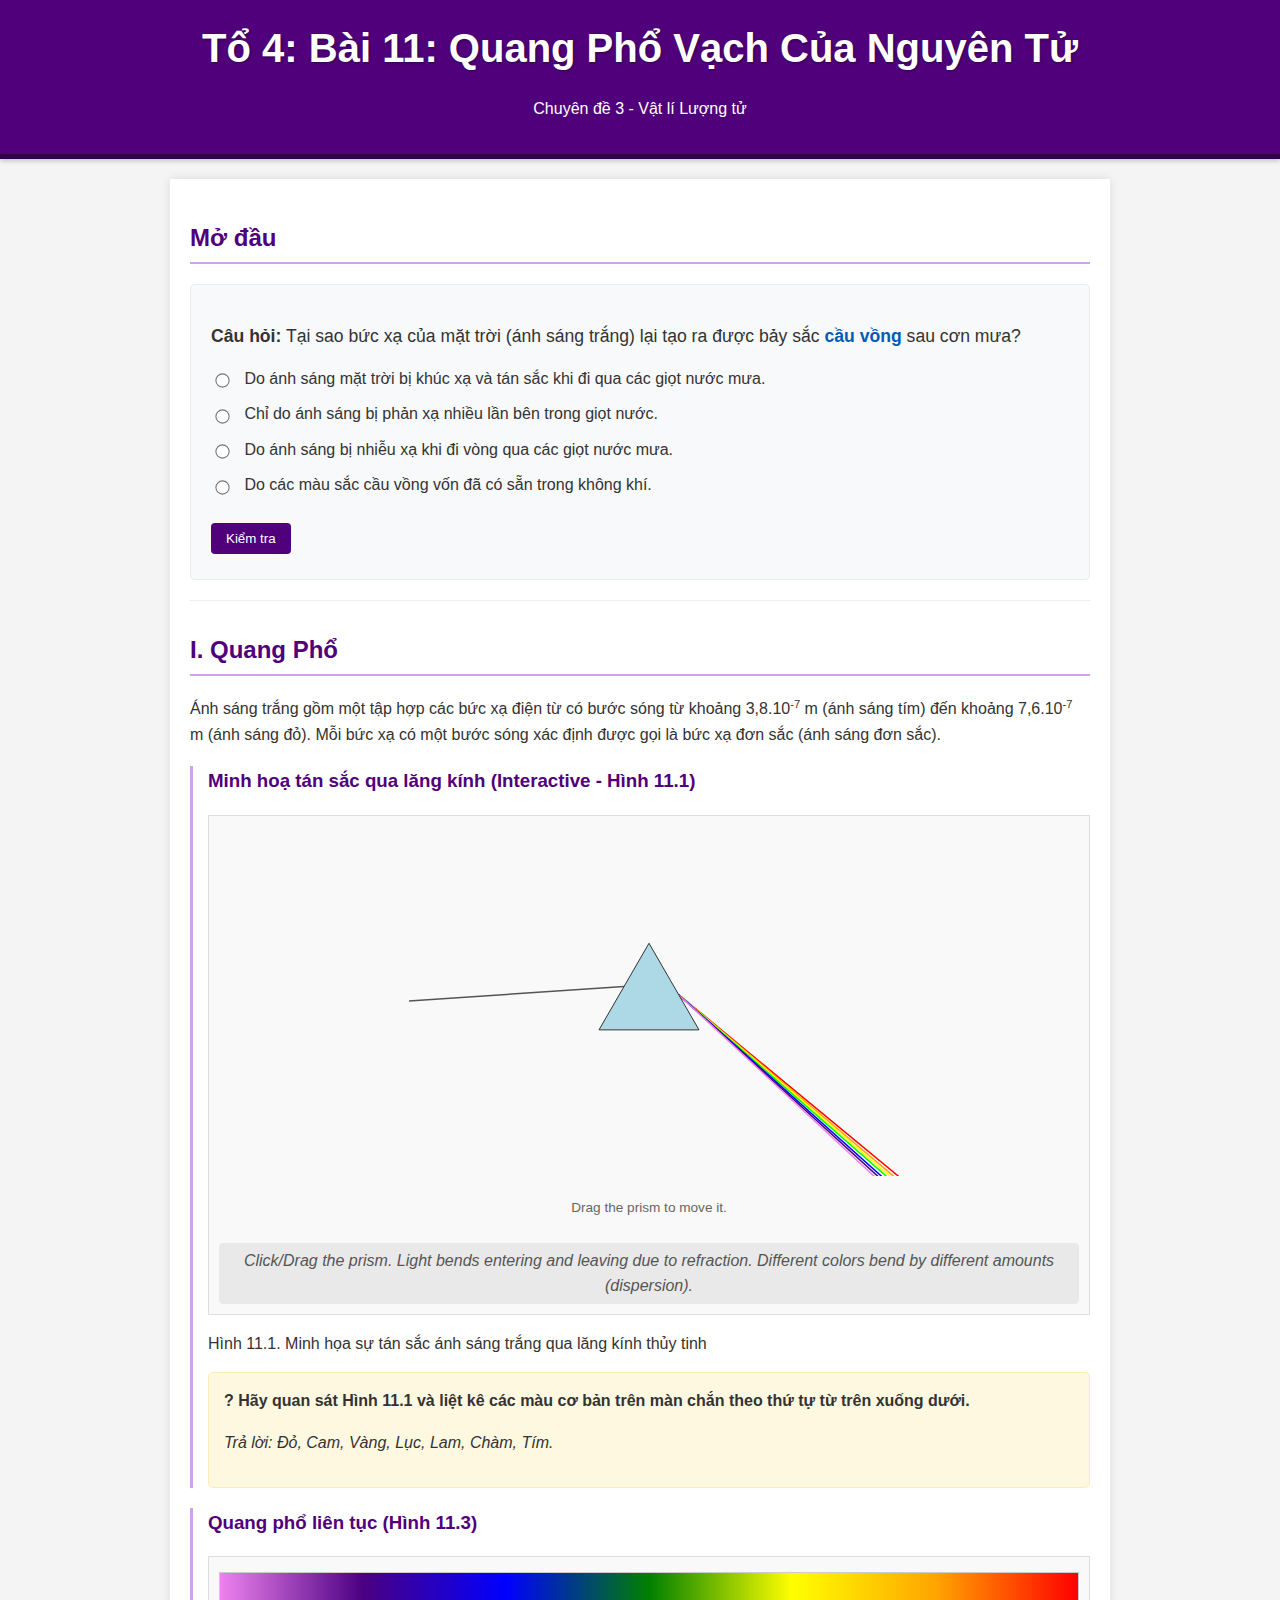
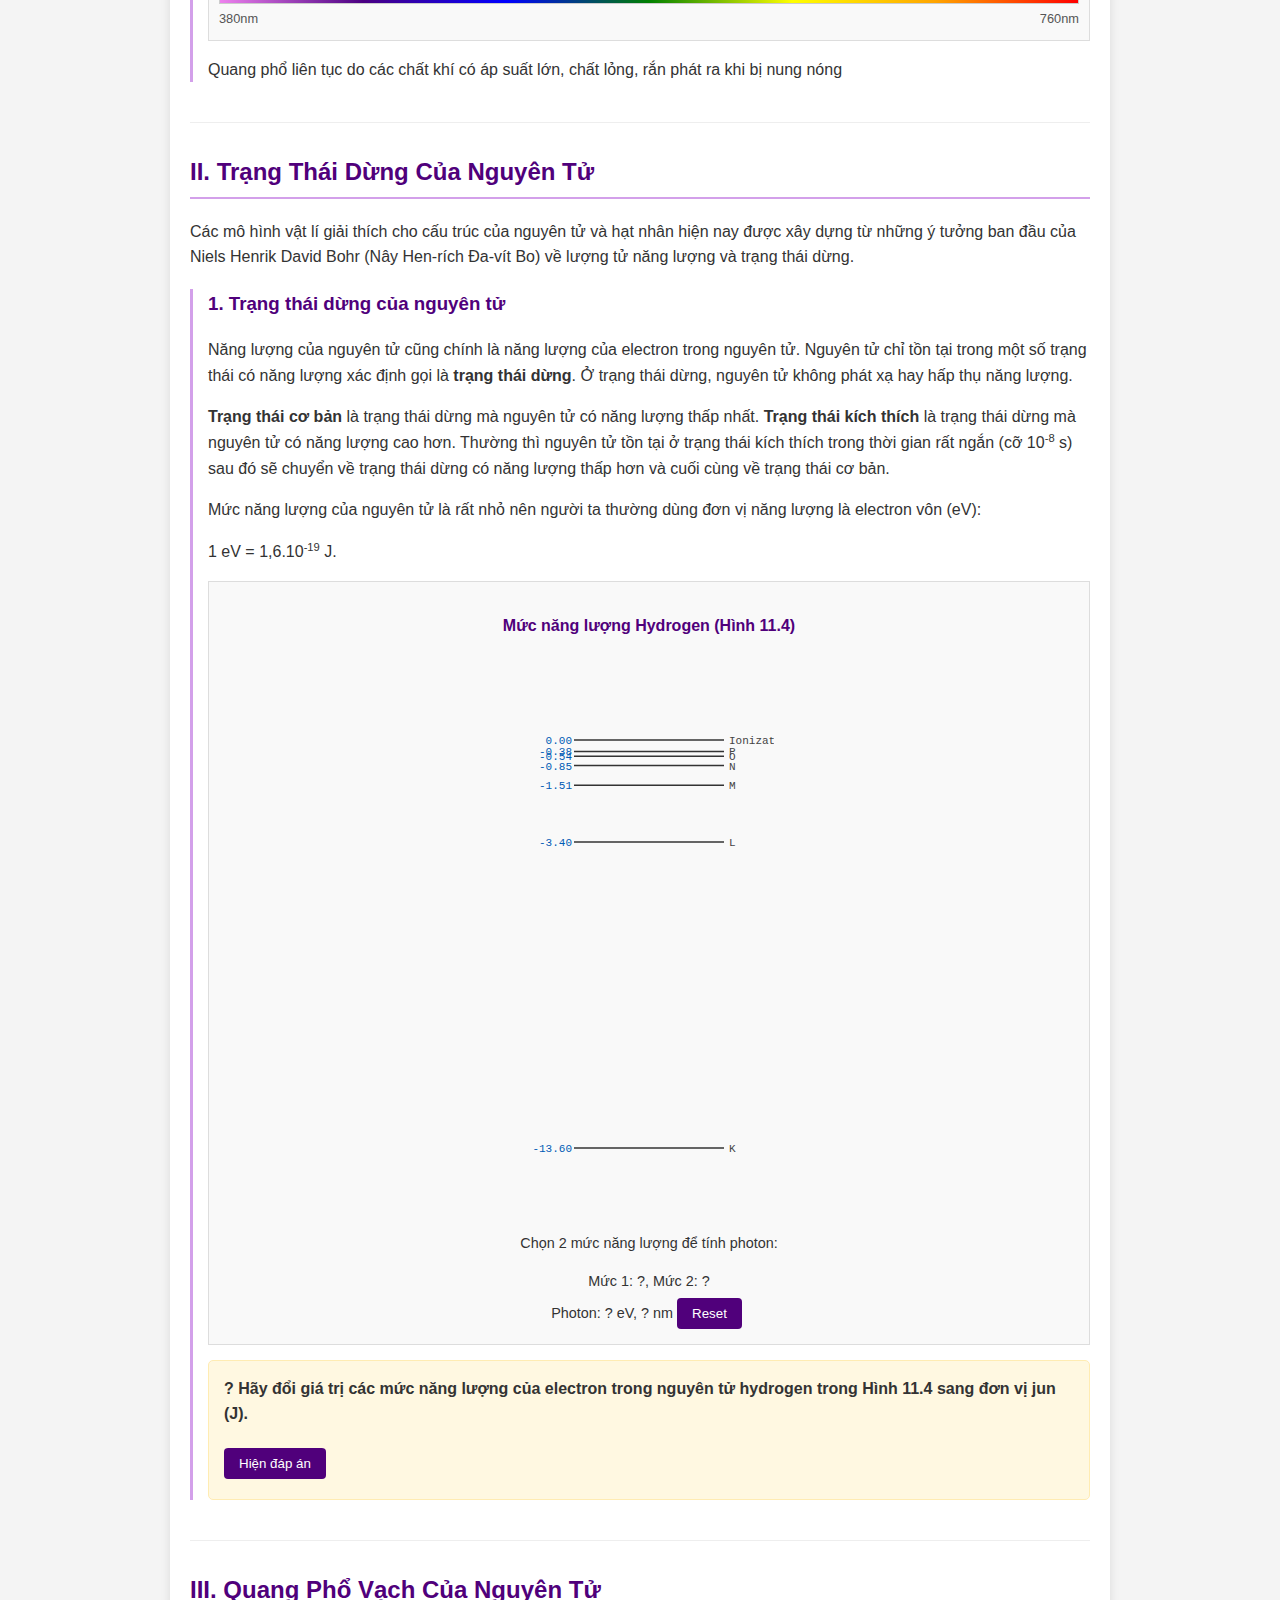
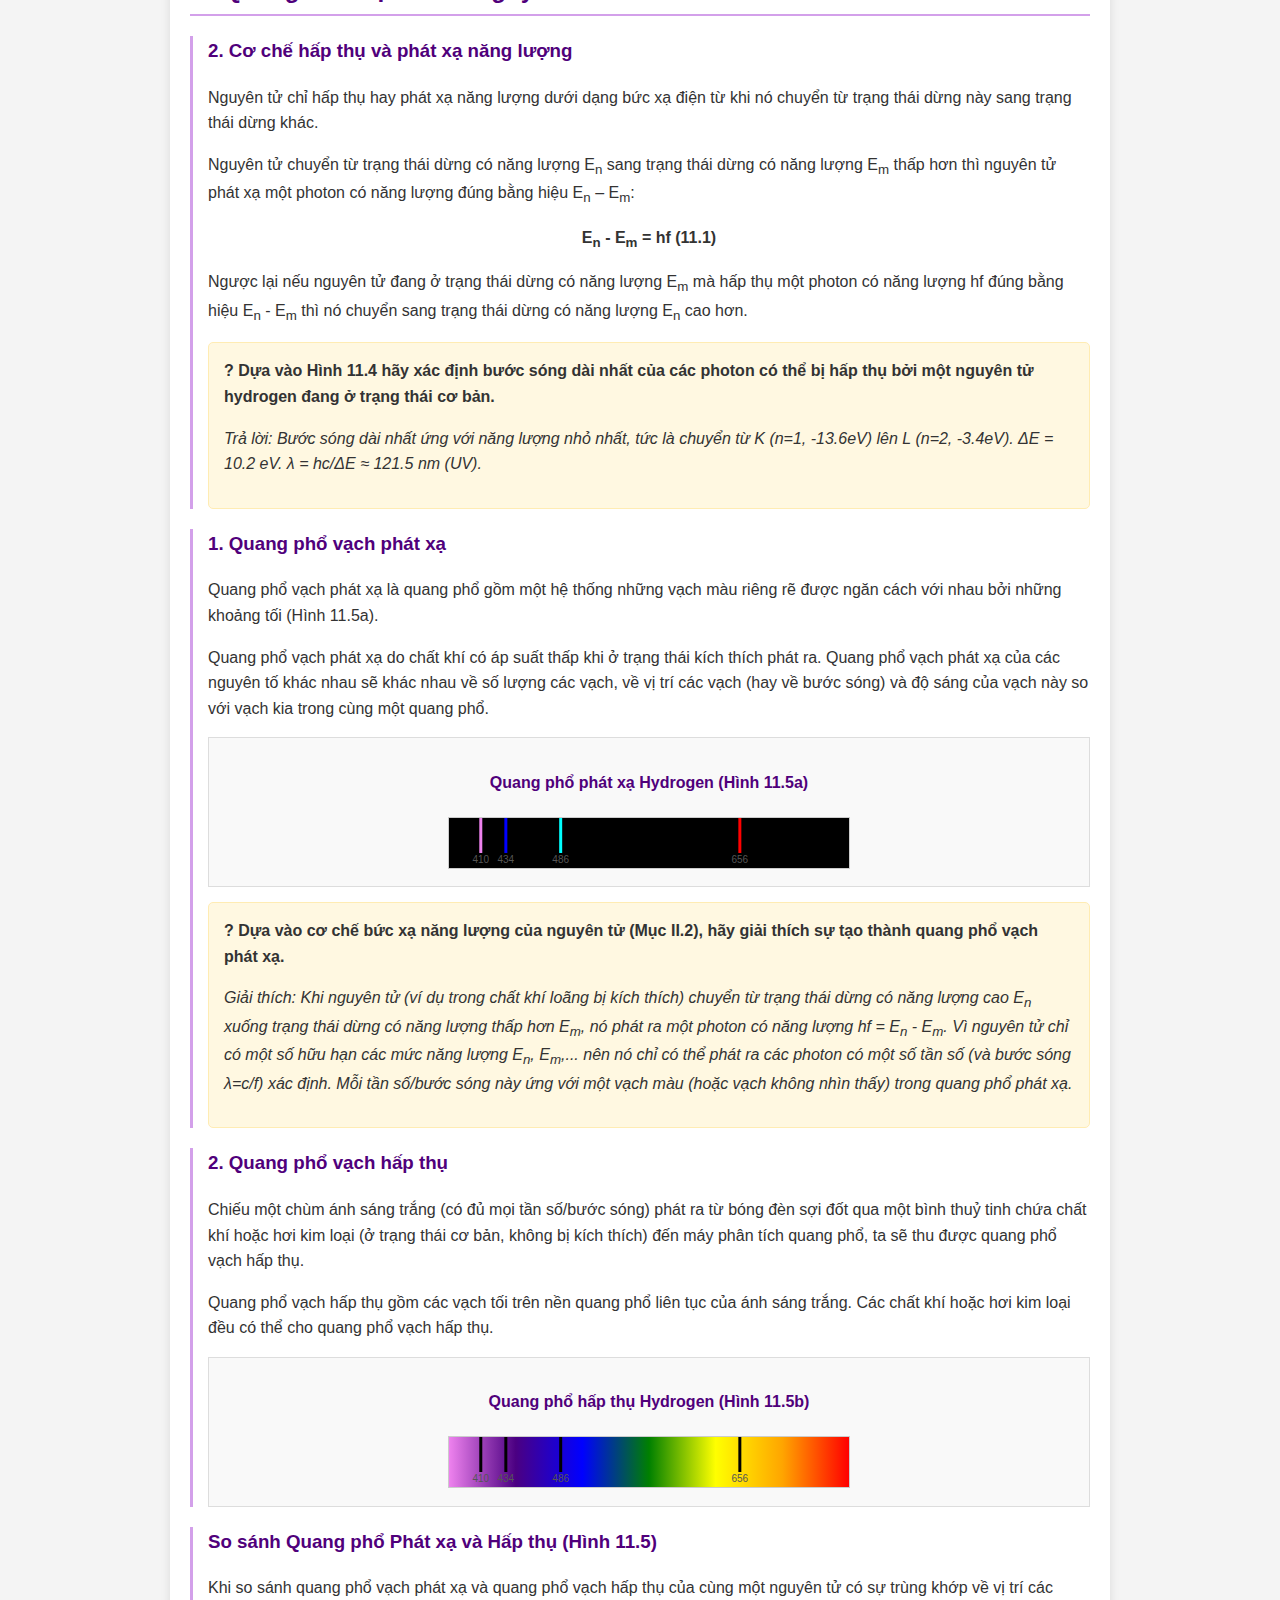
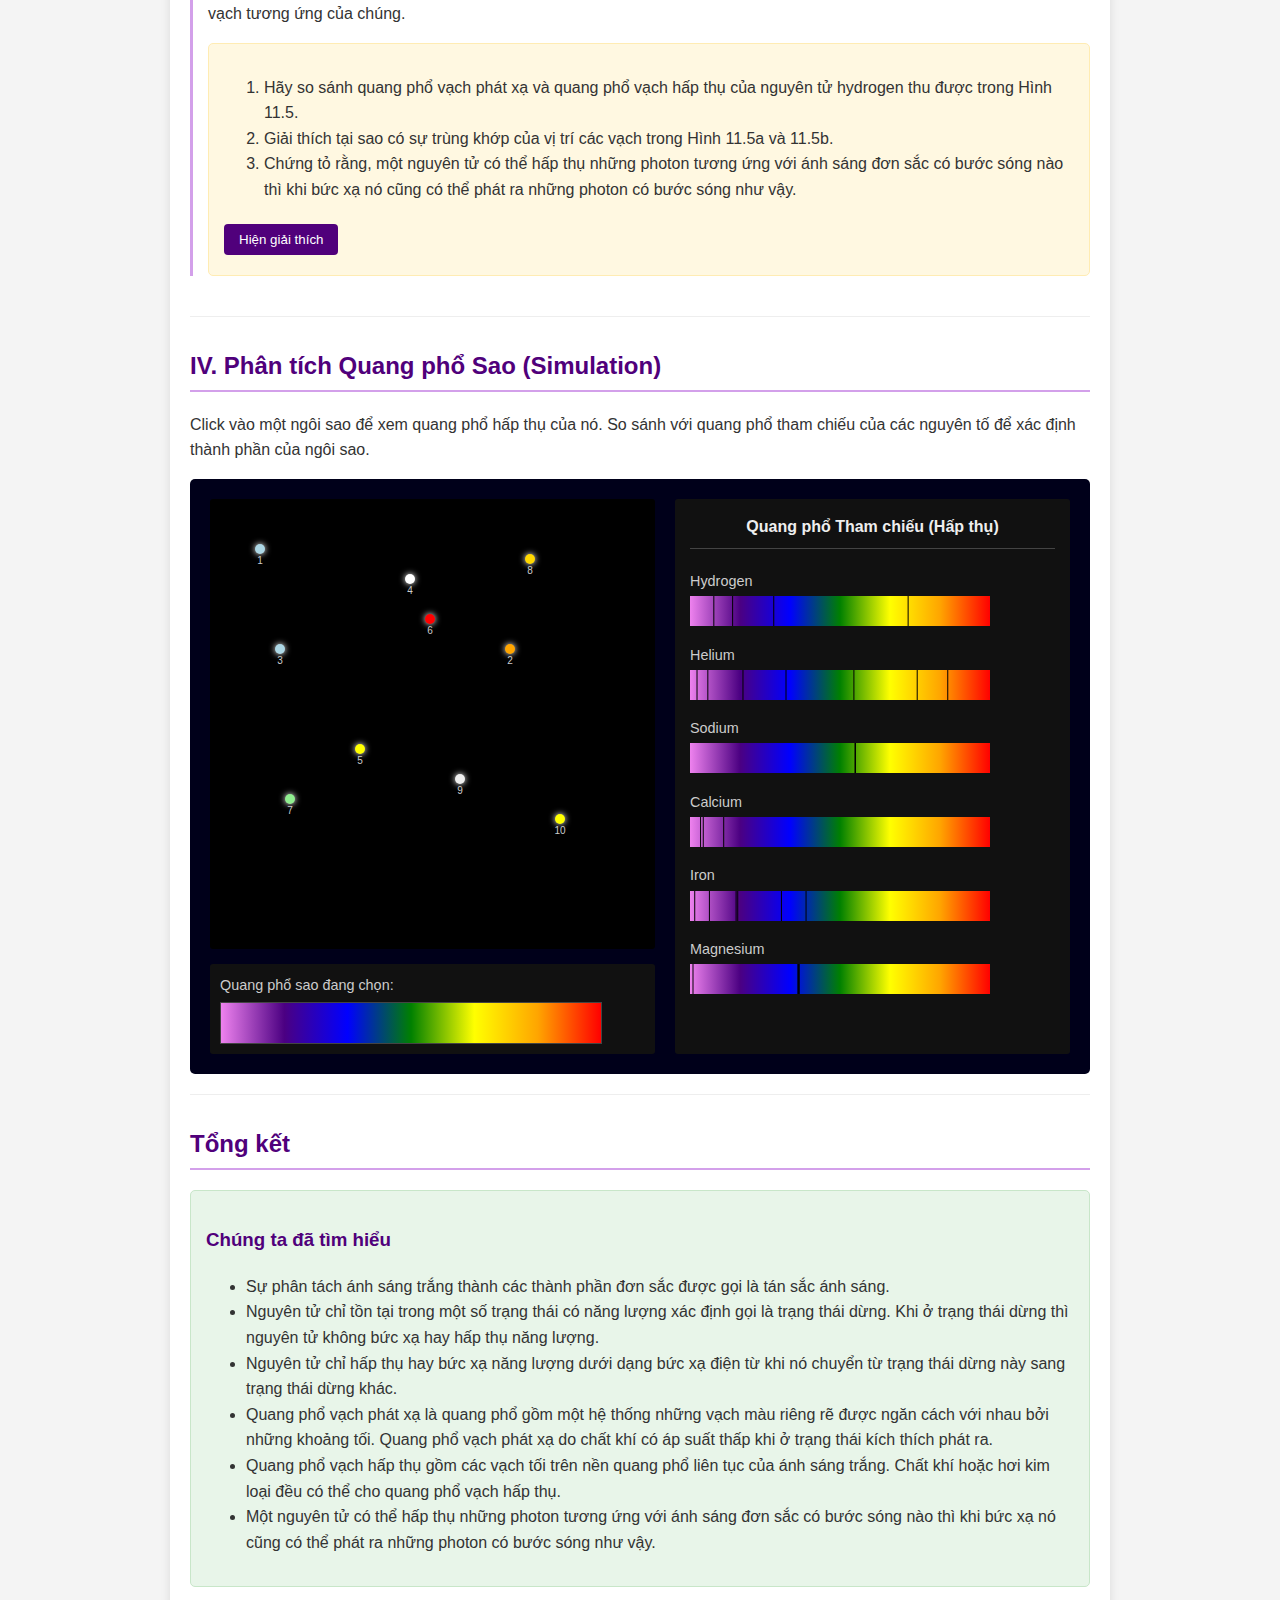
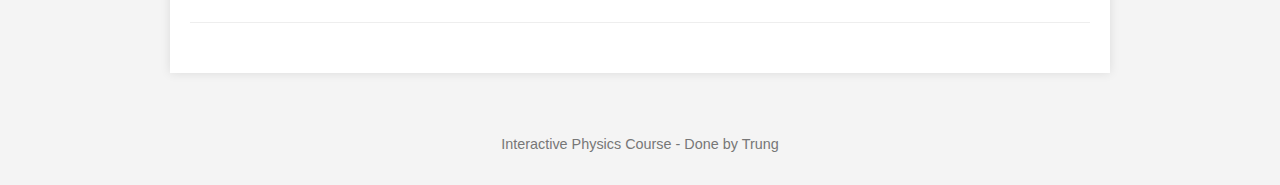
==== index.html @ 8b3370e1 "Complete interactive site ready for deployment" ====
<!DOCTYPE html>
<html lang="vi">
<head>
    <meta charset="UTF-8">
    <meta name="viewport" content="width=device-width, initial-scale=1.0">
    <title>Bài 11: Quang Phổ Vạch Của Nguyên Tử</title>
    <link rel="stylesheet" href="style.css">
</head>
<body>
    <header>
        <h1>Tổ 4: Bài 11: Quang Phổ Vạch Của Nguyên Tử</h1>
        <p>Chuyên đề 3 - Vật lí Lượng tử</p>
    </header>

    <main>
        <section id="intro">
            <h2>Mở đầu</h2>
            <div id="intro-question-container">
                <p class="question"><strong>Câu hỏi:</strong> Tại sao bức xạ của mặt trời (ánh sáng trắng) lại tạo ra được bảy sắc <span class="keyword-inline">cầu vồng</span> sau cơn mưa?</p>
                <div class="answer-options">
                    <div>
                        <input type="radio" id="q1-a1" name="rainbow-reason" value="correct">
                        <label for="q1-a1">Do ánh sáng mặt trời bị khúc xạ và tán sắc khi đi qua các giọt nước mưa.</label>
                    </div>
                    <div>
                        <input type="radio" id="q1-a2" name="rainbow-reason" value="wrong_reflection">
                        <label for="q1-a2">Chỉ do ánh sáng bị phản xạ nhiều lần bên trong giọt nước.</label>
                    </div>
                    <div>
                        <input type="radio" id="q1-a3" name="rainbow-reason" value="wrong_diffraction">
                        <label for="q1-a3">Do ánh sáng bị nhiễu xạ khi đi vòng qua các giọt nước mưa.</label>
                    </div>
                    <div>
                        <input type="radio" id="q1-a4" name="rainbow-reason" value="wrong_air">
                        <label for="q1-a4">Do các màu sắc cầu vồng vốn đã có sẵn trong không khí.</label>
                    </div>
                </div>
                <button id="check-intro-answer">Kiểm tra</button>
                <div id="intro-feedback" class="feedback-box" style="display: none;">
                    <!-- Feedback will be inserted here by JS -->
                </div>
            </div>
             <!-- Keep the hidden explanations div if you want keywords elsewhere -->
             <div id="explanations" style="display: none;">
                 <div id="info-cauvong"><strong>Cầu vồng:</strong> Hiện tượng quang học tự nhiên xảy ra khi ánh sáng mặt trời bị khúc xạ và phản xạ qua các giọt nước mưa, tạo thành một dải màu sắc trên bầu trời.</div>
                 <!-- Add other explanations if needed -->
             </div>
        </section>

        <section id="quang-pho">
            <h2>I. Quang Phổ</h2>
            <p>
                Ánh sáng trắng gồm một tập hợp các bức xạ điện từ có bước sóng
                từ khoảng 3,8.10<sup>-7</sup> m (ánh sáng tím) đến khoảng 7,6.10<sup>-7</sup> m (ánh sáng đỏ).
                Mỗi bức xạ có một bước sóng xác định được gọi là bức xạ đơn sắc (ánh sáng đơn sắc).
            </p>

            <article id="prism-dispersion">
                <!-- Updated section for interactive prism -->
                <h3>Minh hoạ tán sắc qua lăng kính (Interactive - Hình 11.1)</h3>
                <div class="diagram-container interactive-prism-container">
                    <!-- Changed ID, width, height -->
                    <svg id="interactive-prism-diagram" width="500" height="350"></svg>
                    <div class="controls">
                        <p>Drag the prism to move it.</p>
                    </div>
                    <!-- Keep explanation, maybe update text slightly -->
                    <div id="prism-explanation" class="explanation">
                        Click/Drag the prism. Light bends entering and leaving due to refraction. Different colors bend by different amounts (dispersion).
                    </div>
                </div>
                <!-- End updated section -->
                <p>Hình 11.1. Minh họa sự tán sắc ánh sáng trắng qua lăng kính thủy tinh</p>
                <div class="question-box">
                    <p><b>? Hãy quan sát Hình 11.1 và liệt kê các màu cơ bản trên màn chắn theo thứ tự từ trên xuống dưới.</b></p>
                    <p><i>Trả lời: Đỏ, Cam, Vàng, Lục, Lam, Chàm, Tím.</i></p>
                </div>
            </article>

            <article id="continuous-spectrum">
                <h3>Quang phổ liên tục (Hình 11.3)</h3>
                 <div class="diagram-container">
                    <div id="continuous-spectrum-bar" class="spectrum-bar"></div>
                    <div class="wavelength-markers">
                        <span>380nm</span>
                        <span>760nm</span>
                    </div>
                </div>
                <p>Quang phổ liên tục do các chất khí có áp suất lớn, chất lỏng, rắn phát ra khi bị nung nóng</p>
            </article>
            <!-- Add Diffraction Grating section if needed -->

        </section>

        <section id="trang-thai-dung">
            <h2>II. Trạng Thái Dừng Của Nguyên Tử</h2>
            <p>
                Các mô hình vật lí giải thích cho cấu trúc của nguyên tử và hạt nhân hiện nay được xây dựng
                từ những ý tưởng ban đầu của Niels Henrik David Bohr (Nây Hen-rích Đa-vít Bo) về lượng tử
                năng lượng và trạng thái dừng.
            </p>

            <article id="stationary-states">
                <h3>1. Trạng thái dừng của nguyên tử</h3>
                <p>
                    Năng lượng của nguyên tử cũng chính là năng lượng của electron trong nguyên tử.
                    Nguyên tử chỉ tồn tại trong một số trạng thái có năng lượng xác định gọi là <strong>trạng thái dừng</strong>.
                    Ở trạng thái dừng, nguyên tử không phát xạ hay hấp thụ năng lượng.
                </p>
                <p>
                    <strong>Trạng thái cơ bản</strong> là trạng thái dừng mà nguyên tử có năng lượng thấp nhất.
                    <strong>Trạng thái kích thích</strong> là trạng thái dừng mà nguyên tử có năng lượng cao hơn.
                    Thường thì nguyên tử tồn tại ở trạng thái kích thích trong thời gian rất ngắn (cỡ 10<sup>-8</sup> s)
                    sau đó sẽ chuyển về trạng thái dừng có năng lượng thấp hơn và cuối cùng về trạng thái cơ bản.
                </p>
                <p>
                    Mức năng lượng của nguyên tử là rất nhỏ nên người ta thường dùng đơn vị năng lượng là electron vôn (eV):
                </p>
                <p>1 eV = 1,6.10<sup>-19</sup> J.</p>
                 <div class="diagram-container">
                     <h4>Mức năng lượng Hydrogen (Hình 11.4)</h4>
                     <svg id="hydrogen-levels-diagram" width="250" height="550"></svg>
                     <div id="level-interaction">
                         <p>Chọn 2 mức năng lượng để tính photon:</p>
                         <span id="selected-levels">Mức 1: ?, Mức 2: ?</span><br>
                         <span id="photon-result">Photon: ? eV, ? nm</span>
                         <button id="reset-levels">Reset</button>
                     </div>
                 </div>
                <div class="question-box">
                     <p><b>? Hãy đổi giá trị các mức năng lượng của electron trong nguyên tử hydrogen trong Hình 11.4 sang đơn vị jun (J).</b></p>
                     <button id="convert-ev-joule">Hiện đáp án</button>
                     <p id="joule-answers" style="display:none;">K: -13.60 eV = -2.176e-18 J<br>L: -3.40 eV = -5.44e-19 J<br>...</p>
                 </div>
            </article>
        </section>

        <section id="quang-pho-vach">
             <h2>III. Quang Phổ Vạch Của Nguyên Tử</h2>
             <!-- Add Planetary Model section if needed -->

             <article id="absorption-emission-mechanism">
                 <h3>2. Cơ chế hấp thụ và phát xạ năng lượng</h3>
                 <p>
                    Nguyên tử chỉ hấp thụ hay phát xạ năng lượng dưới dạng bức xạ điện từ khi nó chuyển từ
                    trạng thái dừng này sang trạng thái dừng khác.
                 </p>
                 <p>
                     Nguyên tử chuyển từ trạng thái dừng có năng lượng E<sub>n</sub> sang trạng thái dừng có năng lượng
                     E<sub>m</sub> thấp hơn thì nguyên tử phát xạ một photon có năng lượng đúng bằng hiệu E<sub>n</sub> – E<sub>m</sub>:
                 </p>
                 <p style="text-align: center; font-weight: bold;">
                     E<sub>n</sub> - E<sub>m</sub> = hf    (11.1)
                 </p>
                 <p>
                    Ngược lại nếu nguyên tử đang ở trạng thái dừng có năng lượng E<sub>m</sub> mà hấp thụ một photon có năng
                    lượng hf đúng bằng hiệu E<sub>n</sub> - E<sub>m</sub> thì nó chuyển sang trạng thái dừng có năng lượng E<sub>n</sub> cao hơn.
                 </p>
                  <div class="question-box">
                     <p><b>? Dựa vào Hình 11.4 hãy xác định bước sóng dài nhất của các photon có thể bị hấp thụ bởi một nguyên tử hydrogen đang ở trạng thái cơ bản.</b></p>
                     <p><i>Trả lời: Bước sóng dài nhất ứng với năng lượng nhỏ nhất, tức là chuyển từ K (n=1, -13.6eV) lên L (n=2, -3.4eV). ΔE = 10.2 eV. λ = hc/ΔE ≈ 121.5 nm (UV).</i></p>
                 </div>
             </article>

             <article id="emission-spectrum">
                 <h3>1. Quang phổ vạch phát xạ</h3>
                 <p>
                    Quang phổ vạch phát xạ là quang phổ gồm một hệ thống những vạch màu riêng rẽ được
                    ngăn cách với nhau bởi những khoảng tối (Hình 11.5a).
                 </p>
                  <p>
                     Quang phổ vạch phát xạ do chất khí có áp suất thấp khi ở trạng thái kích thích phát ra. Quang
                     phổ vạch phát xạ của các nguyên tố khác nhau sẽ khác nhau về số lượng các vạch, về vị trí các
                     vạch (hay về bước sóng) và độ sáng của vạch này so với vạch kia trong cùng một quang phổ.
                 </p>
                 <div class="diagram-container">
                     <h4>Quang phổ phát xạ Hydrogen (Hình 11.5a)</h4>
                     <svg id="emission-spectrum-diagram" class="spectrum-diagram" width="400" height="50"></svg>
                 </div>
                 <!-- Add activity based on emission mechanism -->
                 <div class="question-box">
                    <p><b>? Dựa vào cơ chế bức xạ năng lượng của nguyên tử (Mục II.2), hãy giải thích sự tạo thành quang phổ vạch phát xạ.</b></p>
                    <p><i>Giải thích: Khi nguyên tử (ví dụ trong chất khí loãng bị kích thích) chuyển từ trạng thái dừng có năng lượng cao E<sub>n</sub> xuống trạng thái dừng có năng lượng thấp hơn E<sub>m</sub>, nó phát ra một photon có năng lượng hf = E<sub>n</sub> - E<sub>m</sub>. Vì nguyên tử chỉ có một số hữu hạn các mức năng lượng E<sub>n</sub>, E<sub>m</sub>,... nên nó chỉ có thể phát ra các photon có một số tần số (và bước sóng λ=c/f) xác định. Mỗi tần số/bước sóng này ứng với một vạch màu (hoặc vạch không nhìn thấy) trong quang phổ phát xạ.</i></p>
                 </div>
             </article>

             <article id="absorption-spectrum">
                 <h3>2. Quang phổ vạch hấp thụ</h3>
                 <p>
                    Chiếu một chùm ánh sáng trắng (có đủ mọi tần số/bước sóng) phát ra từ bóng đèn sợi đốt qua một bình thuỷ tinh chứa
                    chất khí hoặc hơi kim loại (ở trạng thái cơ bản, không bị kích thích) đến máy phân tích quang phổ, ta sẽ thu được quang phổ vạch hấp thụ.
                  </p>
                 <p> <!-- Added from page 62 -->
                    Quang phổ vạch hấp thụ gồm các vạch tối trên nền quang phổ liên tục của ánh sáng trắng.
                    Các chất khí hoặc hơi kim loại đều có thể cho quang phổ vạch hấp thụ.
                 </p>
                 <div class="diagram-container">
                     <h4>Quang phổ hấp thụ Hydrogen (Hình 11.5b)</h4>
                      <svg id="absorption-spectrum-diagram" class="spectrum-diagram" width="400" height="50"></svg>
                 </div>
             </article>

             <article id="comparison-activity">
                <h3>So sánh Quang phổ Phát xạ và Hấp thụ (Hình 11.5)</h3>
                <p> <!-- Added from page 62 -->
                    Khi so sánh quang phổ vạch phát xạ và quang phổ vạch hấp thụ của cùng một nguyên tử có
                    sự trùng khớp về vị trí các vạch tương ứng của chúng.
                </p>
                <!-- Interactive Question Box based on page 62 questions -->
                <div class="question-box">
                    <ol>
                        <li>Hãy so sánh quang phổ vạch phát xạ và quang phổ vạch hấp thụ của nguyên tử hydrogen thu được trong Hình 11.5.</li>
                        <li>Giải thích tại sao có sự trùng khớp của vị trí các vạch trong Hình 11.5a và 11.5b.</li>
                        <li>Chứng tỏ rằng, một nguyên tử có thể hấp thụ những photon tương ứng với ánh sáng đơn sắc có bước sóng nào thì khi bức xạ nó cũng có thể phát ra những photon có bước sóng như vậy.</li>
                    </ol>
                    <button class="toggle-answer-btn" data-target="comparison-answer">Hiện giải thích</button>
                    <div id="comparison-answer" style="display: none;">
                       <p><i>1. So sánh: Vị trí các vạch màu sáng trên nền tối của quang phổ phát xạ (H.11.5a) trùng khớp hoàn toàn với vị trí các vạch tối trên nền quang phổ liên tục của quang phổ hấp thụ (H.11.5b) đối với cùng một nguyên tố (Hydrogen).</i></p>
                       <p><i>2. & 3. Giải thích sự trùng khớp: Nguyên tử chỉ hấp thụ photon có năng lượng hf đúng bằng hiệu E<sub>cao</sub> - E<sub>thấp</sub> để chuyển từ mức E<sub>thấp</sub> lên E<sub>cao</sub>. Khi bị kích thích, nó cũng chỉ phát xạ photon có năng lượng hf' đúng bằng hiệu E<sub>cao</sub> - E<sub>thấp</sub> khi chuyển từ E<sub>cao</sub> xuống E<sub>thấp</sub>. Vì hiệu năng lượng giữa hai trạng thái dừng là như nhau cho cả quá trình hấp thụ và phát xạ, nên các tần số (và bước sóng) của ánh sáng bị hấp thụ cũng chính là các tần số (và bước sóng) mà nguyên tử đó có thể phát xạ. Do đó, vạch tối hấp thụ xuất hiện đúng tại vị trí vạch sáng phát xạ.</i></p>
                   </div>
                </div>
            </article>
            <!-- Add Solar Spectrum and Helium sections if needed -->

        </section>

        <section id="ung-dung">
            <!-- Changed title to reflect the simulation -->
            <h2>IV. Phân tích Quang phổ Sao (Simulation)</h2>
            <p>Click vào một ngôi sao để xem quang phổ hấp thụ của nó. So sánh với quang phổ tham chiếu của các nguyên tố để xác định thành phần của ngôi sao.</p>

            <div class="stellar-simulation-container">

                <!-- Left Side: Star Field -->
                <div class="star-field-area">
                    <svg id="star-field-svg" width="400" height="450">
                        <!-- Stars will be added here by JS -->
                        <defs>
                             <!-- Define gradients or filters if needed -->
                        </defs>
                    </svg>
                     <!-- Display area for the selected star's combined spectrum -->
                     <div class="selected-star-spectrum-display">
                         <label>Quang phổ sao đang chọn:</label>
                         <svg id="selected-star-spectrum-svg" class="spectrum-display-svg" width="380" height="40"></svg>
                     </div>
                </div>

                <!-- Right Side: Reference Spectra -->
                <div class="reference-spectra-area">
                    <h4>Quang phổ Tham chiếu (Hấp thụ)</h4>
                    <div id="reference-spectra-list">
                        <!-- Reference spectra will be added here by JS -->
                        <!-- Example structure: -->
                        <!--
                        <div class="reference-item">
                            <label>Hydrogen</label>
                            <svg class="reference-spectrum-svg" width="300" height="30"></svg>
                        </div>
                        -->
                    </div>
                </div>
            </div>

        </section>

        <section id="summary">
            <h2>Tổng kết</h2>
            <div class="summary-box">
                <h3>Chúng ta đã tìm hiểu</h3>
                <ul>
                    <li>Sự phân tách ánh sáng trắng thành các thành phần đơn sắc được gọi là tán sắc ánh sáng.</li>
                    <li>Nguyên tử chỉ tồn tại trong một số trạng thái có năng lượng xác định gọi là trạng thái dừng. Khi ở trạng thái dừng thì nguyên tử không bức xạ hay hấp thụ năng lượng.</li>
                    <li>Nguyên tử chỉ hấp thụ hay bức xạ năng lượng dưới dạng bức xạ điện từ khi nó chuyển từ trạng thái dừng này sang trạng thái dừng khác.</li>
                    <li>Quang phổ vạch phát xạ là quang phổ gồm một hệ thống những vạch màu riêng rẽ được ngăn cách với nhau bởi những khoảng tối. Quang phổ vạch phát xạ do chất khí có áp suất thấp khi ở trạng thái kích thích phát ra.</li>
                    <li>Quang phổ vạch hấp thụ gồm các vạch tối trên nền quang phổ liên tục của ánh sáng trắng. Chất khí hoặc hơi kim loại đều có thể cho quang phổ vạch hấp thụ.</li>
                    <li>Một nguyên tử có thể hấp thụ những photon tương ứng với ánh sáng đơn sắc có bước sóng nào thì khi bức xạ nó cũng có thể phát ra những photon có bước sóng như vậy.</li>
                </ul>
            </div>
        </section>

    </main>

    <footer>
        <p>Interactive Physics Course - Done by Trung</p>
    </footer>

    <script src="script.js"></script>
</body>
</html>
---- style.css ----
/* START OF FILE style.css */

body {
    font-family: sans-serif;
    line-height: 1.6;
    margin: 0;
    padding: 0;
    background-color: #f4f4f4;
    color: #333;
}

header {
    background-color: #50007b; /* Purple */
    color: white;
    padding: 1rem 0;
    text-align: center;
    border-bottom: 5px solid #30004a; /* Add a darker border for definition */
    box-shadow: 0 2px 5px rgba(0,0,0,0.2); /* Add subtle shadow */
}

header h1 {
    margin: 0; /* Remove default margin from h1 */
    font-size: 2.5em; /* Make the title significantly larger */
    font-weight: bold;
    text-shadow: 1px 1px 3px rgba(0,0,0,0.4); /* Add subtle text shadow */
    color: white; /* Explicitly set H1 color to white */
}

main {
    max-width: 900px;
    margin: 20px auto;
    padding: 20px;
    background-color: white;
    box-shadow: 0 0 10px rgba(0, 0, 0, 0.1);
}

section {
    margin-bottom: 30px;
    padding-bottom: 20px;
    border-bottom: 1px solid #eee;
}

h1, h2, h3, h4 {
    color: #50007b;
}

h2 {
    border-bottom: 2px solid #d3a0ea;
    padding-bottom: 5px;
}

article {
    margin-bottom: 20px;
    padding-left: 15px;
    border-left: 3px solid #d3a0ea;
}

.diagram-container {
    margin: 15px 0;
    padding: 10px;
    border: 1px solid #ddd;
    background-color: #f9f9f9;
    text-align: center; /* Center SVG */
}

.explanation {
    font-style: italic;
    color: #555;
    margin-top: 10px;
    padding: 5px;
    background-color: #e9e9e9;
    display: inline-block; /* Make background fit content */
    border-radius: 4px;
}

/* --- Introduction Question Styles --- */
#intro-question-container {
    background-color: #f8f9fa; /* Light grey background for the question area */
    border: 1px solid #e9ecef;
    padding: 20px;
    border-radius: 5px;
}

#intro-question-container p.question {
    font-size: 1.1em;
    margin-bottom: 15px;
    color: #333; /* Darker text for question */
}

.answer-options div {
    margin-bottom: 10px; /* Space between options */
}

.answer-options label {
    margin-left: 8px; /* Space between radio button and text */
    cursor: pointer;
    line-height: 1.4;
}

.answer-options input[type="radio"] {
    cursor: pointer;
    transform: scale(1.1); /* Slightly larger radio buttons */
    margin-right: 3px; /* Adjust vertical alignment slightly if needed */
    vertical-align: middle;
}

#check-intro-answer {
    margin-top: 15px;
    /* Uses existing button styles */
}

.feedback-box {
    margin-top: 20px;
    padding: 15px;
    border-radius: 4px;
    border-left-width: 5px;
    border-left-style: solid;
}

.feedback-box p {
    margin: 0;
    font-weight: bold;
}
.feedback-box span {
    display: block;
    margin-top: 5px;
    font-weight: normal;
}

/* Correct Answer Feedback */
.feedback-box.correct-feedback {
    background-color: #e9f7ef; /* Light green */
    border-color: #28a745; /* Green border */
    color: #155724; /* Dark green text */
}

/* Incorrect Answer Feedback */
.feedback-box.incorrect-feedback {
    background-color: #f8d7da; /* Light red */
    border-color: #dc3545; /* Red border */
    color: #721c24; /* Dark red text */
}

/* Style for inline keyword if needed */
.keyword-inline {
    color: #005bb5;
    font-weight: bold;
    /* Optional: add hover effect if desired */
}

/* --- Diagram Specific Styles --- */

/* REMOVED old #prism-diagram styles */

/* Continuous Spectrum (Fig 11.3) */
.spectrum-bar {
    height: 30px;
    border: 1px solid #ccc;
    margin: 5px 0;
    background: linear-gradient(to right, violet, indigo, blue, green, yellow, orange, red);
}
.wavelength-markers {
    display: flex;
    justify-content: space-between;
    font-size: 0.8em;
    color: #555;
}

/* Energy Levels (Fig 11.4) */
#hydrogen-levels-diagram .energy-level {
    stroke: #333;
    stroke-width: 1.5;
    cursor: pointer; /* Indicate interactivity */
    transition: stroke 0.2s ease;
}
#hydrogen-levels-diagram .energy-level:hover,
#hydrogen-levels-diagram .energy-level.selected {
    stroke: #ff0000; /* Highlight on hover/selection */
    stroke-width: 2.5;
}
#hydrogen-levels-diagram .level-label {
    font-family: monospace;
    font-size: 11px;
    fill: #444;
}
#hydrogen-levels-diagram .energy-value {
    font-family: monospace;
    font-size: 11px;
    fill: #005bb5; /* Blue */
    text-anchor: end; /* Align text to the right */
    /* --- ADDED THIS LINE --- */
    transform: translateX(3px); /* Nudge text 3px to the right */
}
#level-interaction {
    font-size: 0.9em;
    margin-top: 10px;
}


/* Line Spectra (Fig 11.5) */
.spectrum-diagram {
     border: 1px solid #ccc;
}
/* .spectrum-diagram .spectrum-bg { */
    /* Styles applied by JavaScript */
/* } */
.spectrum-diagram .emission-line {
    stroke-width: 3;
     /* Color set by JS */
}
.spectrum-diagram .absorption-line {
     stroke: black;
     stroke-width: 3;
}
.spectrum-diagram .line-label {
    font-size: 10px;
    text-anchor: middle;
    fill: #555;
}


/* --- Other Elements --- */

.question-box {
    background-color: #fff8e1; /* Light yellow */
    border: 1px solid #ffecb3;
    padding: 15px;
    margin: 15px 0;
    border-radius: 5px;
}
.question-box p:first-child {
    margin-top: 0;
}

.summary-box {
     background-color: #e8f5e9; /* Light green */
     border: 1px solid #c8e6c9;
     padding: 15px;
     margin: 15px 0;
     border-radius: 5px;
}

button {
    padding: 8px 15px;
    background-color: #50007b;
    color: white;
    border: none;
    border-radius: 4px;
    cursor: pointer;
    margin: 5px 5px 5px 0;
    transition: background-color 0.2s ease;
}

button:hover {
    background-color: #6a00a3;
}

code {
    background-color: #eee;
    padding: 2px 4px;
    border-radius: 3px;
    font-family: monospace;
}

sup {
    font-size: 0.7em;
}

footer {
    text-align: center;
    margin-top: 30px;
    padding: 15px;
    font-size: 0.9em;
    color: #777;
}

/* --- ADDED Styles for Interactive Prism --- */
.interactive-prism-container {
    position: relative; /* Needed for potential absolute positioning of controls */
    touch-action: none; /* Prevent default touch actions like scrolling when dragging */
    margin-bottom: 10px; /* Add some space below */
}

#interactive-prism-diagram .prism {
    fill: lightblue;
    stroke: #333;
    stroke-width: 1;
    cursor: grab; /* Indicate draggable */
}
#interactive-prism-diagram .prism:active {
    cursor: grabbing;
}

#interactive-prism-diagram .light-path {
    stroke-width: 1.5;
    fill: none;
    pointer-events: none; /* Light paths shouldn't interfere with dragging */
}
#interactive-prism-diagram .incident-light { stroke: #555; } /* Darker grey */
/* Color strokes set in JS */
/* #interactive-prism-diagram .refracted-red { stroke: red; } */
/* #interactive-prism-diagram .refracted-violet { stroke: violet; } */

#interactive-prism-diagram .surface-normal { /* For debugging */
    stroke: lightgreen;
    stroke-width: 0.5;
    stroke-dasharray: 2, 2;
    pointer-events: none;
}

.interactive-prism-container .controls {
    font-size: 0.85em;
    color: #666;
    margin-top: 5px;
}

/* Duplicated rule from above, ensure only one exists */
/* #interactive-prism-diagram .light-path { */
/*     stroke-width: 1.5; */ /* Adjust thickness as needed */
/*     fill: none; */
/*     pointer-events: none; */
/* } */

/* --- Stellar Simulation Styles --- */
.stellar-simulation-container {
    display: flex;
    flex-wrap: wrap; /* Allow wrapping on smaller screens */
    gap: 20px;
    background-color: #00001a; /* Dark blue/black background */
    color: #eee; /* Light text */
    padding: 20px;
    border-radius: 5px;
    min-height: 500px; /* Ensure enough height */
}

.star-field-area {
    flex: 1 1 400px; /* Flexible width, basis 400px */
    min-width: 350px;
    position: relative; /* For potential absolute positioning inside */
    /* border: 1px dashed cyan; */ /* Debug */
}

#star-field-svg {
    display: block; /* Remove extra space */
    width: 100%;
    height: auto;
    max-height: 450px; /* Limit height */
    background-color: #000; /* Black background for stars */
    border-radius: 3px;
}

#star-field-svg .star {
    cursor: pointer;
    transition: r 0.2s ease, filter 0.2s ease; /* Smooth hover */
    filter: drop-shadow(0 0 3px white); /* Add a glow */
}
#star-field-svg .star:hover {
    r: 8; /* Slightly larger on hover */
    filter: drop-shadow(0 0 6px yellow);
}
#star-field-svg .star.selected {
    stroke: yellow;
    stroke-width: 2px;
    stroke-dasharray: 3, 3; /* Dashed outline for selected */
    filter: drop-shadow(0 0 8px orange);
}
#star-field-svg .star-label {
    fill: #ccc;
    font-size: 10px;
    text-anchor: middle;
    pointer-events: none; /* Labels don't block clicks */
}

.selected-star-spectrum-display {
    margin-top: 15px;
    background-color: #111;
    padding: 10px;
    border-radius: 3px;
}
.selected-star-spectrum-display label {
    display: block;
    margin-bottom: 5px;
    font-size: 0.9em;
    color: #ccc;
}
.spectrum-display-svg { /* Style for this and reference SVGs */
    display: block;
    border: 1px solid #444;
}

.reference-spectra-area {
    flex: 1 1 320px; /* Flexible width, basis 320px */
    min-width: 300px;
    background-color: #111; /* Slightly lighter background */
    padding: 15px;
    border-radius: 3px;
}

.reference-spectra-area h4 {
    margin-top: 0;
    color: #eee;
    text-align: center;
    border-bottom: 1px solid #444;
    padding-bottom: 8px;
}

#reference-spectra-list {
    max-height: 450px; /* Limit height and allow scroll if needed */
    overflow-y: auto;
}

.reference-item {
    margin-bottom: 10px;
}

.reference-item label {
    display: block;
    margin-bottom: 3px;
    font-size: 0.9em;
    color: #ccc;
}

/* Shared styles for spectrum lines/backgrounds within SVGs */
.spectrum-bg-gradient {
    /* Fill set by JS gradient */
}
.abs-line {
    stroke: black;
    stroke-width: 1; /* Can be adjusted */
}

/* --- END OF FILE style.css --- */
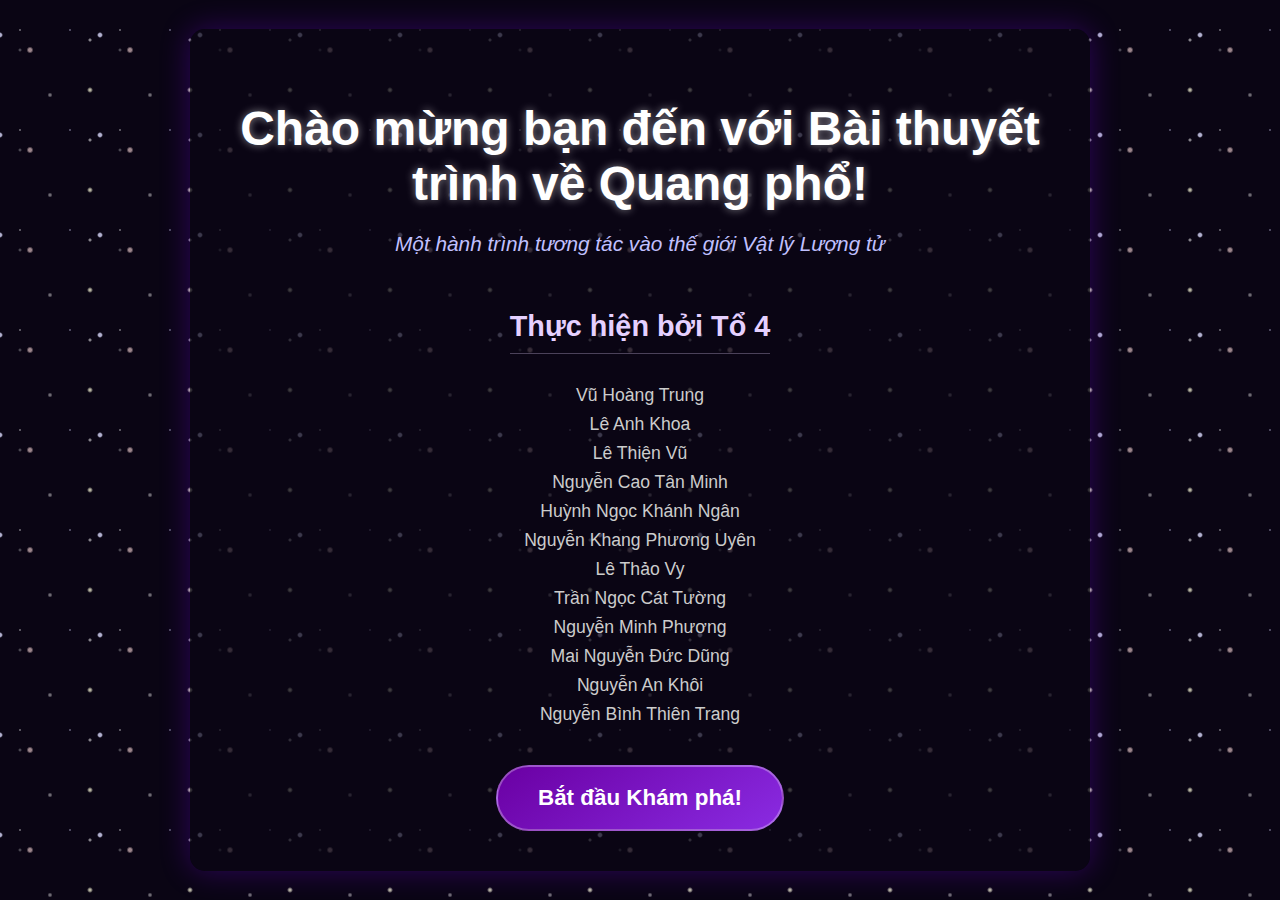
==== commit fed8b476: "Set landing page as index.html and rename main course page" ====
--- a/index.html
+++ b/index.html
@@ -3,288 +3,38 @@
 <head>
     <meta charset="UTF-8">
     <meta name="viewport" content="width=device-width, initial-scale=1.0">
-    <title>Bài 11: Quang Phổ Vạch Của Nguyên Tử</title>
-    <link rel="stylesheet" href="style.css">
+    <title>Chào mừng đến với Khám phá Quang phổ</title>
+    <link rel="stylesheet" href="landing_style.css">
 </head>
 <body>
-    <header>
-        <h1>Tổ 4: Bài 11: Quang Phổ Vạch Của Nguyên Tử</h1>
-        <p>Chuyên đề 3 - Vật lí Lượng tử</p>
-    </header>
+    <div class="landing-container">
+        <header class="landing-header">
+            <h1>Chào mừng bạn đến với Bài thuyết trình về Quang phổ!</h1>
+            <p class="subtitle">Một hành trình tương tác vào thế giới Vật lý Lượng tử</p>
+        </header>
 
-    <main>
-        <section id="intro">
-            <h2>Mở đầu</h2>
-            <div id="intro-question-container">
-                <p class="question"><strong>Câu hỏi:</strong> Tại sao bức xạ của mặt trời (ánh sáng trắng) lại tạo ra được bảy sắc <span class="keyword-inline">cầu vồng</span> sau cơn mưa?</p>
-                <div class="answer-options">
-                    <div>
-                        <input type="radio" id="q1-a1" name="rainbow-reason" value="correct">
-                        <label for="q1-a1">Do ánh sáng mặt trời bị khúc xạ và tán sắc khi đi qua các giọt nước mưa.</label>
-                    </div>
-                    <div>
-                        <input type="radio" id="q1-a2" name="rainbow-reason" value="wrong_reflection">
-                        <label for="q1-a2">Chỉ do ánh sáng bị phản xạ nhiều lần bên trong giọt nước.</label>
-                    </div>
-                    <div>
-                        <input type="radio" id="q1-a3" name="rainbow-reason" value="wrong_diffraction">
-                        <label for="q1-a3">Do ánh sáng bị nhiễu xạ khi đi vòng qua các giọt nước mưa.</label>
-                    </div>
-                    <div>
-                        <input type="radio" id="q1-a4" name="rainbow-reason" value="wrong_air">
-                        <label for="q1-a4">Do các màu sắc cầu vồng vốn đã có sẵn trong không khí.</label>
-                    </div>
-                </div>
-                <button id="check-intro-answer">Kiểm tra</button>
-                <div id="intro-feedback" class="feedback-box" style="display: none;">
-                    <!-- Feedback will be inserted here by JS -->
-                </div>
-            </div>
-             <!-- Keep the hidden explanations div if you want keywords elsewhere -->
-             <div id="explanations" style="display: none;">
-                 <div id="info-cauvong"><strong>Cầu vồng:</strong> Hiện tượng quang học tự nhiên xảy ra khi ánh sáng mặt trời bị khúc xạ và phản xạ qua các giọt nước mưa, tạo thành một dải màu sắc trên bầu trời.</div>
-                 <!-- Add other explanations if needed -->
-             </div>
+        <section class="team-intro">
+            <h2>Thực hiện bởi Tổ 4</h2>
+            <ul>
+                <li>Vũ Hoàng Trung</li>
+                <li>Lê Anh Khoa</li>
+                <li>Lê Thiện Vũ</li>
+                <li>Nguyễn Cao Tân Minh</li>
+                <li>Huỳnh Ngọc Khánh Ngân</li>
+                <li>Nguyễn Khang Phương Uyên</li>
+                <li>Lê Thảo Vy</li>
+                <li>Trần Ngọc Cát Tường</li>
+                <li>Nguyễn Minh Phương</li>
+                <li>Mai Nguyễn Đức Dũng</li>
+                <li>Nguyễn An Khôi</li>
+                <li>Nguyễn Bình Thiên Trang</li>
+                <!-- Add more team members as needed -->
+            </ul>
         </section>
 
-        <section id="quang-pho">
-            <h2>I. Quang Phổ</h2>
-            <p>
-                Ánh sáng trắng gồm một tập hợp các bức xạ điện từ có bước sóng
-                từ khoảng 3,8.10<sup>-7</sup> m (ánh sáng tím) đến khoảng 7,6.10<sup>-7</sup> m (ánh sáng đỏ).
-                Mỗi bức xạ có một bước sóng xác định được gọi là bức xạ đơn sắc (ánh sáng đơn sắc).
-            </p>
-
-            <article id="prism-dispersion">
-                <!-- Updated section for interactive prism -->
-                <h3>Minh hoạ tán sắc qua lăng kính (Interactive - Hình 11.1)</h3>
-                <div class="diagram-container interactive-prism-container">
-                    <!-- Changed ID, width, height -->
-                    <svg id="interactive-prism-diagram" width="500" height="350"></svg>
-                    <div class="controls">
-                        <p>Drag the prism to move it.</p>
-                    </div>
-                    <!-- Keep explanation, maybe update text slightly -->
-                    <div id="prism-explanation" class="explanation">
-                        Click/Drag the prism. Light bends entering and leaving due to refraction. Different colors bend by different amounts (dispersion).
-                    </div>
-                </div>
-                <!-- End updated section -->
-                <p>Hình 11.1. Minh họa sự tán sắc ánh sáng trắng qua lăng kính thủy tinh</p>
-                <div class="question-box">
-                    <p><b>? Hãy quan sát Hình 11.1 và liệt kê các màu cơ bản trên màn chắn theo thứ tự từ trên xuống dưới.</b></p>
-                    <p><i>Trả lời: Đỏ, Cam, Vàng, Lục, Lam, Chàm, Tím.</i></p>
-                </div>
-            </article>
-
-            <article id="continuous-spectrum">
-                <h3>Quang phổ liên tục (Hình 11.3)</h3>
-                 <div class="diagram-container">
-                    <div id="continuous-spectrum-bar" class="spectrum-bar"></div>
-                    <div class="wavelength-markers">
-                        <span>380nm</span>
-                        <span>760nm</span>
-                    </div>
-                </div>
-                <p>Quang phổ liên tục do các chất khí có áp suất lớn, chất lỏng, rắn phát ra khi bị nung nóng</p>
-            </article>
-            <!-- Add Diffraction Grating section if needed -->
-
+        <section class="cta-section">
+            <a href="main.html" class="start-button">Bắt đầu Khám phá!</a>
         </section>
-
-        <section id="trang-thai-dung">
-            <h2>II. Trạng Thái Dừng Của Nguyên Tử</h2>
-            <p>
-                Các mô hình vật lí giải thích cho cấu trúc của nguyên tử và hạt nhân hiện nay được xây dựng
-                từ những ý tưởng ban đầu của Niels Henrik David Bohr (Nây Hen-rích Đa-vít Bo) về lượng tử
-                năng lượng và trạng thái dừng.
-            </p>
-
-            <article id="stationary-states">
-                <h3>1. Trạng thái dừng của nguyên tử</h3>
-                <p>
-                    Năng lượng của nguyên tử cũng chính là năng lượng của electron trong nguyên tử.
-                    Nguyên tử chỉ tồn tại trong một số trạng thái có năng lượng xác định gọi là <strong>trạng thái dừng</strong>.
-                    Ở trạng thái dừng, nguyên tử không phát xạ hay hấp thụ năng lượng.
-                </p>
-                <p>
-                    <strong>Trạng thái cơ bản</strong> là trạng thái dừng mà nguyên tử có năng lượng thấp nhất.
-                    <strong>Trạng thái kích thích</strong> là trạng thái dừng mà nguyên tử có năng lượng cao hơn.
-                    Thường thì nguyên tử tồn tại ở trạng thái kích thích trong thời gian rất ngắn (cỡ 10<sup>-8</sup> s)
-                    sau đó sẽ chuyển về trạng thái dừng có năng lượng thấp hơn và cuối cùng về trạng thái cơ bản.
-                </p>
-                <p>
-                    Mức năng lượng của nguyên tử là rất nhỏ nên người ta thường dùng đơn vị năng lượng là electron vôn (eV):
-                </p>
-                <p>1 eV = 1,6.10<sup>-19</sup> J.</p>
-                 <div class="diagram-container">
-                     <h4>Mức năng lượng Hydrogen (Hình 11.4)</h4>
-                     <svg id="hydrogen-levels-diagram" width="250" height="550"></svg>
-                     <div id="level-interaction">
-                         <p>Chọn 2 mức năng lượng để tính photon:</p>
-                         <span id="selected-levels">Mức 1: ?, Mức 2: ?</span><br>
-                         <span id="photon-result">Photon: ? eV, ? nm</span>
-                         <button id="reset-levels">Reset</button>
-                     </div>
-                 </div>
-                <div class="question-box">
-                     <p><b>? Hãy đổi giá trị các mức năng lượng của electron trong nguyên tử hydrogen trong Hình 11.4 sang đơn vị jun (J).</b></p>
-                     <button id="convert-ev-joule">Hiện đáp án</button>
-                     <p id="joule-answers" style="display:none;">K: -13.60 eV = -2.176e-18 J<br>L: -3.40 eV = -5.44e-19 J<br>...</p>
-                 </div>
-            </article>
-        </section>
-
-        <section id="quang-pho-vach">
-             <h2>III. Quang Phổ Vạch Của Nguyên Tử</h2>
-             <!-- Add Planetary Model section if needed -->
-
-             <article id="absorption-emission-mechanism">
-                 <h3>2. Cơ chế hấp thụ và phát xạ năng lượng</h3>
-                 <p>
-                    Nguyên tử chỉ hấp thụ hay phát xạ năng lượng dưới dạng bức xạ điện từ khi nó chuyển từ
-                    trạng thái dừng này sang trạng thái dừng khác.
-                 </p>
-                 <p>
-                     Nguyên tử chuyển từ trạng thái dừng có năng lượng E<sub>n</sub> sang trạng thái dừng có năng lượng
-                     E<sub>m</sub> thấp hơn thì nguyên tử phát xạ một photon có năng lượng đúng bằng hiệu E<sub>n</sub> – E<sub>m</sub>:
-                 </p>
-                 <p style="text-align: center; font-weight: bold;">
-                     E<sub>n</sub> - E<sub>m</sub> = hf    (11.1)
-                 </p>
-                 <p>
-                    Ngược lại nếu nguyên tử đang ở trạng thái dừng có năng lượng E<sub>m</sub> mà hấp thụ một photon có năng
-                    lượng hf đúng bằng hiệu E<sub>n</sub> - E<sub>m</sub> thì nó chuyển sang trạng thái dừng có năng lượng E<sub>n</sub> cao hơn.
-                 </p>
-                  <div class="question-box">
-                     <p><b>? Dựa vào Hình 11.4 hãy xác định bước sóng dài nhất của các photon có thể bị hấp thụ bởi một nguyên tử hydrogen đang ở trạng thái cơ bản.</b></p>
-                     <p><i>Trả lời: Bước sóng dài nhất ứng với năng lượng nhỏ nhất, tức là chuyển từ K (n=1, -13.6eV) lên L (n=2, -3.4eV). ΔE = 10.2 eV. λ = hc/ΔE ≈ 121.5 nm (UV).</i></p>
-                 </div>
-             </article>
-
-             <article id="emission-spectrum">
-                 <h3>1. Quang phổ vạch phát xạ</h3>
-                 <p>
-                    Quang phổ vạch phát xạ là quang phổ gồm một hệ thống những vạch màu riêng rẽ được
-                    ngăn cách với nhau bởi những khoảng tối (Hình 11.5a).
-                 </p>
-                  <p>
-                     Quang phổ vạch phát xạ do chất khí có áp suất thấp khi ở trạng thái kích thích phát ra. Quang
-                     phổ vạch phát xạ của các nguyên tố khác nhau sẽ khác nhau về số lượng các vạch, về vị trí các
-                     vạch (hay về bước sóng) và độ sáng của vạch này so với vạch kia trong cùng một quang phổ.
-                 </p>
-                 <div class="diagram-container">
-                     <h4>Quang phổ phát xạ Hydrogen (Hình 11.5a)</h4>
-                     <svg id="emission-spectrum-diagram" class="spectrum-diagram" width="400" height="50"></svg>
-                 </div>
-                 <!-- Add activity based on emission mechanism -->
-                 <div class="question-box">
-                    <p><b>? Dựa vào cơ chế bức xạ năng lượng của nguyên tử (Mục II.2), hãy giải thích sự tạo thành quang phổ vạch phát xạ.</b></p>
-                    <p><i>Giải thích: Khi nguyên tử (ví dụ trong chất khí loãng bị kích thích) chuyển từ trạng thái dừng có năng lượng cao E<sub>n</sub> xuống trạng thái dừng có năng lượng thấp hơn E<sub>m</sub>, nó phát ra một photon có năng lượng hf = E<sub>n</sub> - E<sub>m</sub>. Vì nguyên tử chỉ có một số hữu hạn các mức năng lượng E<sub>n</sub>, E<sub>m</sub>,... nên nó chỉ có thể phát ra các photon có một số tần số (và bước sóng λ=c/f) xác định. Mỗi tần số/bước sóng này ứng với một vạch màu (hoặc vạch không nhìn thấy) trong quang phổ phát xạ.</i></p>
-                 </div>
-             </article>
-
-             <article id="absorption-spectrum">
-                 <h3>2. Quang phổ vạch hấp thụ</h3>
-                 <p>
-                    Chiếu một chùm ánh sáng trắng (có đủ mọi tần số/bước sóng) phát ra từ bóng đèn sợi đốt qua một bình thuỷ tinh chứa
-                    chất khí hoặc hơi kim loại (ở trạng thái cơ bản, không bị kích thích) đến máy phân tích quang phổ, ta sẽ thu được quang phổ vạch hấp thụ.
-                  </p>
-                 <p> <!-- Added from page 62 -->
-                    Quang phổ vạch hấp thụ gồm các vạch tối trên nền quang phổ liên tục của ánh sáng trắng.
-                    Các chất khí hoặc hơi kim loại đều có thể cho quang phổ vạch hấp thụ.
-                 </p>
-                 <div class="diagram-container">
-                     <h4>Quang phổ hấp thụ Hydrogen (Hình 11.5b)</h4>
-                      <svg id="absorption-spectrum-diagram" class="spectrum-diagram" width="400" height="50"></svg>
-                 </div>
-             </article>
-
-             <article id="comparison-activity">
-                <h3>So sánh Quang phổ Phát xạ và Hấp thụ (Hình 11.5)</h3>
-                <p> <!-- Added from page 62 -->
-                    Khi so sánh quang phổ vạch phát xạ và quang phổ vạch hấp thụ của cùng một nguyên tử có
-                    sự trùng khớp về vị trí các vạch tương ứng của chúng.
-                </p>
-                <!-- Interactive Question Box based on page 62 questions -->
-                <div class="question-box">
-                    <ol>
-                        <li>Hãy so sánh quang phổ vạch phát xạ và quang phổ vạch hấp thụ của nguyên tử hydrogen thu được trong Hình 11.5.</li>
-                        <li>Giải thích tại sao có sự trùng khớp của vị trí các vạch trong Hình 11.5a và 11.5b.</li>
-                        <li>Chứng tỏ rằng, một nguyên tử có thể hấp thụ những photon tương ứng với ánh sáng đơn sắc có bước sóng nào thì khi bức xạ nó cũng có thể phát ra những photon có bước sóng như vậy.</li>
-                    </ol>
-                    <button class="toggle-answer-btn" data-target="comparison-answer">Hiện giải thích</button>
-                    <div id="comparison-answer" style="display: none;">
-                       <p><i>1. So sánh: Vị trí các vạch màu sáng trên nền tối của quang phổ phát xạ (H.11.5a) trùng khớp hoàn toàn với vị trí các vạch tối trên nền quang phổ liên tục của quang phổ hấp thụ (H.11.5b) đối với cùng một nguyên tố (Hydrogen).</i></p>
-                       <p><i>2. & 3. Giải thích sự trùng khớp: Nguyên tử chỉ hấp thụ photon có năng lượng hf đúng bằng hiệu E<sub>cao</sub> - E<sub>thấp</sub> để chuyển từ mức E<sub>thấp</sub> lên E<sub>cao</sub>. Khi bị kích thích, nó cũng chỉ phát xạ photon có năng lượng hf' đúng bằng hiệu E<sub>cao</sub> - E<sub>thấp</sub> khi chuyển từ E<sub>cao</sub> xuống E<sub>thấp</sub>. Vì hiệu năng lượng giữa hai trạng thái dừng là như nhau cho cả quá trình hấp thụ và phát xạ, nên các tần số (và bước sóng) của ánh sáng bị hấp thụ cũng chính là các tần số (và bước sóng) mà nguyên tử đó có thể phát xạ. Do đó, vạch tối hấp thụ xuất hiện đúng tại vị trí vạch sáng phát xạ.</i></p>
-                   </div>
-                </div>
-            </article>
-            <!-- Add Solar Spectrum and Helium sections if needed -->
-
-        </section>
-
-        <section id="ung-dung">
-            <!-- Changed title to reflect the simulation -->
-            <h2>IV. Phân tích Quang phổ Sao (Simulation)</h2>
-            <p>Click vào một ngôi sao để xem quang phổ hấp thụ của nó. So sánh với quang phổ tham chiếu của các nguyên tố để xác định thành phần của ngôi sao.</p>
-
-            <div class="stellar-simulation-container">
-
-                <!-- Left Side: Star Field -->
-                <div class="star-field-area">
-                    <svg id="star-field-svg" width="400" height="450">
-                        <!-- Stars will be added here by JS -->
-                        <defs>
-                             <!-- Define gradients or filters if needed -->
-                        </defs>
-                    </svg>
-                     <!-- Display area for the selected star's combined spectrum -->
-                     <div class="selected-star-spectrum-display">
-                         <label>Quang phổ sao đang chọn:</label>
-                         <svg id="selected-star-spectrum-svg" class="spectrum-display-svg" width="380" height="40"></svg>
-                     </div>
-                </div>
-
-                <!-- Right Side: Reference Spectra -->
-                <div class="reference-spectra-area">
-                    <h4>Quang phổ Tham chiếu (Hấp thụ)</h4>
-                    <div id="reference-spectra-list">
-                        <!-- Reference spectra will be added here by JS -->
-                        <!-- Example structure: -->
-                        <!--
-                        <div class="reference-item">
-                            <label>Hydrogen</label>
-                            <svg class="reference-spectrum-svg" width="300" height="30"></svg>
-                        </div>
-                        -->
-                    </div>
-                </div>
-            </div>
-
-        </section>
-
-        <section id="summary">
-            <h2>Tổng kết</h2>
-            <div class="summary-box">
-                <h3>Chúng ta đã tìm hiểu</h3>
-                <ul>
-                    <li>Sự phân tách ánh sáng trắng thành các thành phần đơn sắc được gọi là tán sắc ánh sáng.</li>
-                    <li>Nguyên tử chỉ tồn tại trong một số trạng thái có năng lượng xác định gọi là trạng thái dừng. Khi ở trạng thái dừng thì nguyên tử không bức xạ hay hấp thụ năng lượng.</li>
-                    <li>Nguyên tử chỉ hấp thụ hay bức xạ năng lượng dưới dạng bức xạ điện từ khi nó chuyển từ trạng thái dừng này sang trạng thái dừng khác.</li>
-                    <li>Quang phổ vạch phát xạ là quang phổ gồm một hệ thống những vạch màu riêng rẽ được ngăn cách với nhau bởi những khoảng tối. Quang phổ vạch phát xạ do chất khí có áp suất thấp khi ở trạng thái kích thích phát ra.</li>
-                    <li>Quang phổ vạch hấp thụ gồm các vạch tối trên nền quang phổ liên tục của ánh sáng trắng. Chất khí hoặc hơi kim loại đều có thể cho quang phổ vạch hấp thụ.</li>
-                    <li>Một nguyên tử có thể hấp thụ những photon tương ứng với ánh sáng đơn sắc có bước sóng nào thì khi bức xạ nó cũng có thể phát ra những photon có bước sóng như vậy.</li>
-                </ul>
-            </div>
-        </section>
-
-    </main>
-
-    <footer>
-        <p>Interactive Physics Course - Done by Trung</p>
-    </footer>
-
-    <script src="script.js"></script>
+    </div>
 </body>
 </html>--- a/landing_style.css
+++ b/landing_style.css
@@ -0,0 +1,110 @@
+/* landing_style.css */
+
+@keyframes pulseGlow {
+    0%, 100% {
+        box-shadow: 0 0 10px rgba(220, 180, 255, 0.4), 0 0 20px rgba(160, 80, 255, 0.3);
+        transform: scale(1);
+    }
+    50% {
+        box-shadow: 0 0 20px rgba(220, 180, 255, 0.7), 0 0 40px rgba(160, 80, 255, 0.5);
+        transform: scale(1.03);
+    }
+}
+
+body {
+    margin: 0;
+    padding: 0;
+    font-family: 'Segoe UI', Tahoma, Geneva, Verdana, sans-serif;
+    color: #e0e0e0; /* Light grey text for contrast */
+    /* Starry background using gradients */
+    background-color: #0a0514; /* Very dark base */
+    background-image:
+        /* Small faint stars */
+        radial-gradient(circle at 20% 30%, rgba(255, 255, 255, 0.4) 0.5px, transparent 1.5px),
+        radial-gradient(circle at 80% 10%, rgba(255, 255, 255, 0.5) 1px, transparent 2px),
+        radial-gradient(circle at 50% 70%, rgba(220, 220, 255, 0.4) 0.5px, transparent 1.5px),
+        radial-gradient(circle at 90% 60%, rgba(255, 255, 255, 0.3) 0.5px, transparent 2px),
+        radial-gradient(circle at 10% 85%, rgba(255, 255, 255, 0.4) 1px, transparent 2.5px),
+        /* Slightly larger/brighter stars */
+        radial-gradient(circle at 40% 50%, rgba(255, 255, 220, 0.7) 1px, transparent 3px),
+        radial-gradient(circle at 70% 80%, rgba(255, 220, 220, 0.6) 1.5px, transparent 3.5px),
+        radial-gradient(circle at 30% 15%, rgba(220, 220, 255, 0.8) 1.5px, transparent 3px);
+    background-size: 100px 100px; /* Adjust size to control star density */
+    background-position: 0 0, 10px 30px, 20px 60px, 30px 90px, 40px 10px, 50px 40px, 60px 70px, 70px 20px; /* Vary positions */
+    min-height: 100vh; /* Ensure background covers full height */
+    display: flex; /* Use flexbox for centering */
+    justify-content: center;
+    align-items: center;
+}
+
+.landing-container {
+    text-align: center;
+    background-color: rgba(10, 5, 20, 0.7); /* Semi-transparent dark overlay */
+    padding: 40px 50px;
+    border-radius: 15px;
+    max-width: 800px;
+    margin: 20px; /* Add some margin */
+    box-shadow: 0 0 30px rgba(128, 0, 255, 0.3); /* Subtle purple glow */
+}
+
+.landing-header h1 {
+    font-size: 3em; /* Big title */
+    color: #fff;
+    margin-bottom: 10px;
+    text-shadow: 0 0 8px rgba(255, 255, 255, 0.5); /* White glow */
+}
+
+.landing-header .subtitle {
+    font-size: 1.3em;
+    color: #c0c0ff; /* Light purple/blue */
+    margin-bottom: 30px;
+    font-style: italic;
+}
+
+.team-intro h2 {
+    color: #e5d0ff; /* Lighter purple */
+    margin-bottom: 15px;
+    font-size: 1.8em;
+    border-bottom: 1px solid rgba(229, 208, 255, 0.3);
+    padding-bottom: 10px;
+    display: inline-block; /* Keep border contained */
+}
+
+.team-intro ul {
+    list-style: none;
+    padding: 0;
+    margin-bottom: 40px;
+}
+
+.team-intro li {
+    margin-bottom: 8px;
+    font-size: 1.1em;
+    color: #ccc;
+}
+
+.cta-section {
+    margin-top: 30px;
+}
+
+.start-button {
+    display: inline-block;
+    padding: 18px 40px;
+    background: linear-gradient(145deg, #6a00a3, #8a2be2); /* Purple gradient */
+    color: white;
+    font-size: 1.4em;
+    font-weight: bold;
+    text-decoration: none;
+    border-radius: 50px; /* Rounded pill shape */
+    border: 2px solid rgba(255, 255, 255, 0.3);
+    transition: background 0.3s ease, transform 0.2s ease, box-shadow 0.3s ease;
+    cursor: pointer;
+    /* Apply the animation */
+    animation: pulseGlow 3s infinite ease-in-out;
+}
+
+.start-button:hover {
+    background: linear-gradient(145deg, #8a2be2, #9a4be2); /* Lighter gradient on hover */
+    transform: scale(1.05); /* Slightly larger on hover */
+    box-shadow: 0 0 25px rgba(220, 180, 255, 0.8), 0 0 50px rgba(160, 80, 255, 0.6); /* Stronger glow on hover */
+    animation-play-state: paused; /* Pause pulsing on hover for interaction */
+}